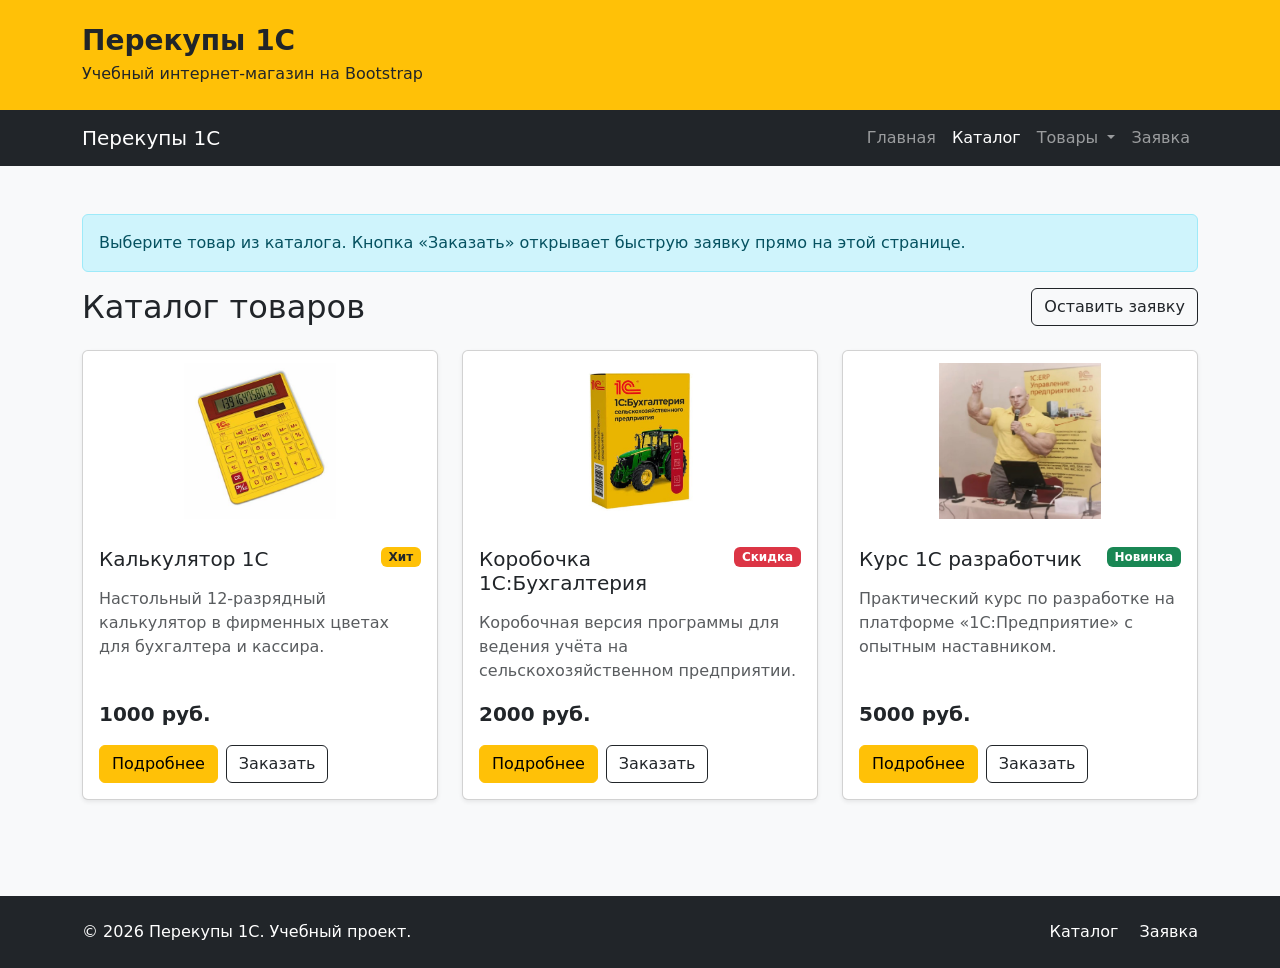
==== catalog.html @ 1e6c0959 "feat: add Bootstrap components pages" ====
<!DOCTYPE html>
<html lang="ru">
<head>
  <meta charset="UTF-8">
  <meta name="viewport" content="width=device-width, initial-scale=1.0">
  <meta name="description" content="Каталог товаров учебного интернет-магазина «Перекупы 1С».">
  <title>Каталог — Перекупы 1С</title>

  <link
    href="https://cdn.jsdelivr.net/npm/bootstrap@5.3.8/dist/css/bootstrap.min.css"
    rel="stylesheet"
  >
  <link rel="stylesheet" href="css/custom.css">
</head>
<body class="d-flex flex-column bg-light">
  <header class="bg-warning text-dark py-4">
    <div class="container">
      <div class="row align-items-center">
        <div class="col-12">
          <p class="h3 fw-bold mb-1">Перекупы 1С</p>
          <p class="mb-0">
            Учебный интернет-магазин на Bootstrap
          </p>
        </div>
      </div>
    </div>
  </header>

  <nav class="navbar navbar-expand-lg navbar-dark bg-dark">
    <div class="container">
      <a class="navbar-brand" href="index.html">Перекупы 1С</a>

      <button
        class="navbar-toggler"
        type="button"
        data-bs-toggle="collapse"
        data-bs-target="#mainNavbar"
        aria-controls="mainNavbar"
        aria-expanded="false"
        aria-label="Переключить навигацию"
      >
        <span class="navbar-toggler-icon"></span>
      </button>

      <div class="collapse navbar-collapse" id="mainNavbar">
        <ul class="navbar-nav ms-auto">
          <li class="nav-item">
            <a class="nav-link" href="index.html">Главная</a>
          </li>

          <li class="nav-item">
            <a class="nav-link active" aria-current="page" href="catalog.html">Каталог</a>
          </li>

          <li class="nav-item dropdown">
            <a
              class="nav-link dropdown-toggle"
              href="#"
              role="button"
              data-bs-toggle="dropdown"
              aria-expanded="false"
            >
              Товары
            </a>
            <ul class="dropdown-menu">
              <li><a class="dropdown-item" href="product.html">Калькулятор 1С</a></li>
              <li><a class="dropdown-item" href="product-2.html">Коробочка 1С:Бухгалтерия</a></li>
              <li><a class="dropdown-item" href="product-3.html">Курс 1С разработчик</a></li>
              <li><hr class="dropdown-divider"></li>
              <li><a class="dropdown-item" href="catalog.html">Все товары</a></li>
            </ul>
          </li>

          <li class="nav-item">
            <a class="nav-link" href="order.html">Заявка</a>
          </li>
        </ul>
      </div>
    </div>
  </nav>

  <main class="container my-5 flex-grow-1">
    <div class="alert alert-info" role="alert">
      Выберите товар из каталога. Кнопка «Заказать» открывает быструю заявку
      прямо на этой странице.
    </div>

    <!-- Сообщение об успешной отправке быстрой заявки, показывается из js/main.js -->
    <div class="alert alert-success" id="modal-success" role="alert" hidden>
      Заявка отправлена! Менеджер свяжется с вами, как только досчитает на калькуляторе.
    </div>

    <div class="d-flex flex-wrap justify-content-between align-items-center gap-2 mb-4">
      <h1 class="h2 mb-0">Каталог товаров</h1>
      <a class="btn btn-outline-dark" href="order.html">
        Оставить заявку
      </a>
    </div>

    <div class="row g-4">
      <div class="col-12 col-md-6 col-lg-4">
        <div class="card h-100 shadow-sm">
          <img class="card-img-top" src="images/product-1.jpg" alt="Жёлтый настольный калькулятор 1С с красными клавишами" width="440" height="454">
          <div class="card-body d-flex flex-column">
            <div class="d-flex justify-content-between align-items-start gap-2 mb-3">
              <h2 class="card-title h5 mb-0">Калькулятор 1С</h2>
              <span class="badge bg-warning text-dark">Хит</span>
            </div>

            <p class="card-text text-body-secondary">
              Настольный 12-разрядный калькулятор в фирменных цветах для бухгалтера и кассира.
            </p>

            <p class="fw-bold fs-5 mt-auto">1000 руб.</p>

            <div class="d-flex flex-wrap gap-2">
              <a class="btn btn-warning" href="product.html">Подробнее</a>
            <button
              class="btn btn-outline-dark"
              type="button"
              data-bs-toggle="modal"
              data-bs-target="#orderModal"
              data-product="Калькулятор 1С"
            >
              Заказать
            </button>
            </div>
          </div>
        </div>
      </div>

      <div class="col-12 col-md-6 col-lg-4">
        <div class="card h-100 shadow-sm">
          <img class="card-img-top" src="images/product-2.jpg" alt="Жёлтая коробка программы «1С:Бухгалтерия сельскохозяйственного предприятия» с изображением трактора" width="395" height="506">
          <div class="card-body d-flex flex-column">
            <div class="d-flex justify-content-between align-items-start gap-2 mb-3">
              <h2 class="card-title h5 mb-0">Коробочка 1С:Бухгалтерия</h2>
              <span class="badge bg-danger">Скидка</span>
            </div>

            <p class="card-text text-body-secondary">
              Коробочная версия программы для ведения учёта на сельскохозяйственном предприятии.
            </p>

            <p class="fw-bold fs-5 mt-auto">2000 руб.</p>

            <div class="d-flex flex-wrap gap-2">
              <a class="btn btn-warning" href="product-2.html">Подробнее</a>
            <button
              class="btn btn-outline-dark"
              type="button"
              data-bs-toggle="modal"
              data-bs-target="#orderModal"
              data-product="Коробочка 1С:Бухгалтерия"
            >
              Заказать
            </button>
            </div>
          </div>
        </div>
      </div>

      <div class="col-12 col-md-6 col-lg-4">
        <div class="card h-100 shadow-sm">
          <img class="card-img-top" src="images/product-3.jpg" alt="Преподаватель в жёлтой футболке 1С выступает с микрофоном на фоне плаката «1С:ERP»" width="800" height="775">
          <div class="card-body d-flex flex-column">
            <div class="d-flex justify-content-between align-items-start gap-2 mb-3">
              <h2 class="card-title h5 mb-0">Курс 1С разработчик</h2>
              <span class="badge bg-success">Новинка</span>
            </div>

            <p class="card-text text-body-secondary">
              Практический курс по разработке на платформе «1С:Предприятие» с опытным наставником.
            </p>

            <p class="fw-bold fs-5 mt-auto">5000 руб.</p>

            <div class="d-flex flex-wrap gap-2">
              <a class="btn btn-warning" href="product-3.html">Подробнее</a>
            <button
              class="btn btn-outline-dark"
              type="button"
              data-bs-toggle="modal"
              data-bs-target="#orderModal"
              data-product="Курс 1С разработчик"
            >
              Заказать
            </button>
            </div>
          </div>
        </div>
      </div>
    </div>
  </main>

  <footer class="bg-dark text-white py-4 mt-5">
    <div class="container">
      <div class="row align-items-center g-3">
        <div class="col-12 col-md-6">
          <p class="mb-0">
            &copy; 2026 Перекупы 1С. Учебный проект.
          </p>
        </div>

        <div class="col-12 col-md-6 text-md-end">
          <a class="text-white text-decoration-none me-3" href="catalog.html">
            Каталог
          </a>
          <a class="text-white text-decoration-none" href="order.html">
            Заявка
          </a>
        </div>
      </div>
    </div>
  </footer>

  <!-- Модальное окно быстрой заявки. Открывается кнопками «Заказать» в карточках. -->
  <div
    class="modal fade"
    id="orderModal"
    tabindex="-1"
    aria-labelledby="orderModalLabel"
    aria-hidden="true"
  >
    <div class="modal-dialog modal-dialog-centered">
      <div class="modal-content">
        <div class="modal-header">
          <h2 class="modal-title h5" id="orderModalLabel">
            Быстрая заявка
          </h2>
          <button
            type="button"
            class="btn-close"
            data-bs-dismiss="modal"
            aria-label="Закрыть"
          ></button>
        </div>

        <div class="modal-body">
          <p class="text-body-secondary">
            Товар: <strong id="modal-product-name">не выбран</strong>.
            Оставьте контактные данные, и менеджер свяжется с вами.
          </p>

          <form class="needs-validation" id="modal-form" data-success="modal-success" novalidate>
            <input id="modal-product" name="product" type="hidden">

            <div class="mb-3">
              <label for="modal-name" class="form-label">Имя *</label>
              <input id="modal-name" name="name" type="text" class="form-control" autocomplete="given-name" required>
              <div class="invalid-feedback">Введите имя.</div>
            </div>

            <div class="mb-3">
              <label for="modal-phone" class="form-label">Телефон *</label>
              <div class="input-group has-validation">
                <span class="input-group-text">+7</span>
                <input id="modal-phone" name="phone" type="tel" class="form-control" placeholder="900 000-00-00" autocomplete="tel-national" required>
                <div class="invalid-feedback">Введите номер телефона.</div>
              </div>
            </div>

            <div class="form-check mb-3">
              <input id="modal-agree" name="agreement" class="form-check-input" type="checkbox" required>
              <label class="form-check-label" for="modal-agree">
                Согласен на обработку данных *
              </label>
              <div class="invalid-feedback">Без согласия заявку не отправить.</div>
            </div>
          </form>
        </div>

        <div class="modal-footer">
          <button type="button" class="btn btn-secondary" data-bs-dismiss="modal">
            Закрыть
          </button>
          <!-- Кнопка стоит вне формы, поэтому связана с ней атрибутом form -->
          <button type="submit" class="btn btn-warning" form="modal-form">
            Отправить
          </button>
        </div>
      </div>
    </div>
  </div>

  <script
    src="https://cdn.jsdelivr.net/npm/bootstrap@5.3.8/dist/js/bootstrap.bundle.min.js">
  </script>
  <script src="js/main.js"></script>
</body>
</html>
---- css/custom.css ----
/*
  Собственные стили проекта.
  Подключаются после Bootstrap, поэтому могут переопределять его правила.
  Основное оформление страницы задаётся классами Bootstrap,
  здесь только минимальные правки.
*/

/*
  Страница занимает всю высоту окна.
  Вместе с классами d-flex flex-column у body и flex-grow-1 у main
  это прижимает подвал к низу окна на коротких страницах.
*/
body {
  min-height: 100vh;
}

/*
  Минимальная высота промо-блока в hero, чтобы он не сжимался
  до высоты текста и был сопоставим с левой колонкой.
*/
.placeholder-box {
  min-height: 240px;
}

/*
  Область изображения на странице товара.
  Задаёт высоту, даже пока фотография не загрузилась.
*/
.placeholder-image {
  min-height: 320px;
}

/*
  Изображение в карточке товара: одинаковая высота у всех карточек.
  contain вместо cover из методички: фотографии товаров разных пропорций,
  и cover обрезал бы калькулятор и коробку по краям.
  Отступ отделяет фотографию от рамки карточки.
*/
.card-img-top {
  height: 180px;
  padding: 0.75rem;
  object-fit: contain;
}
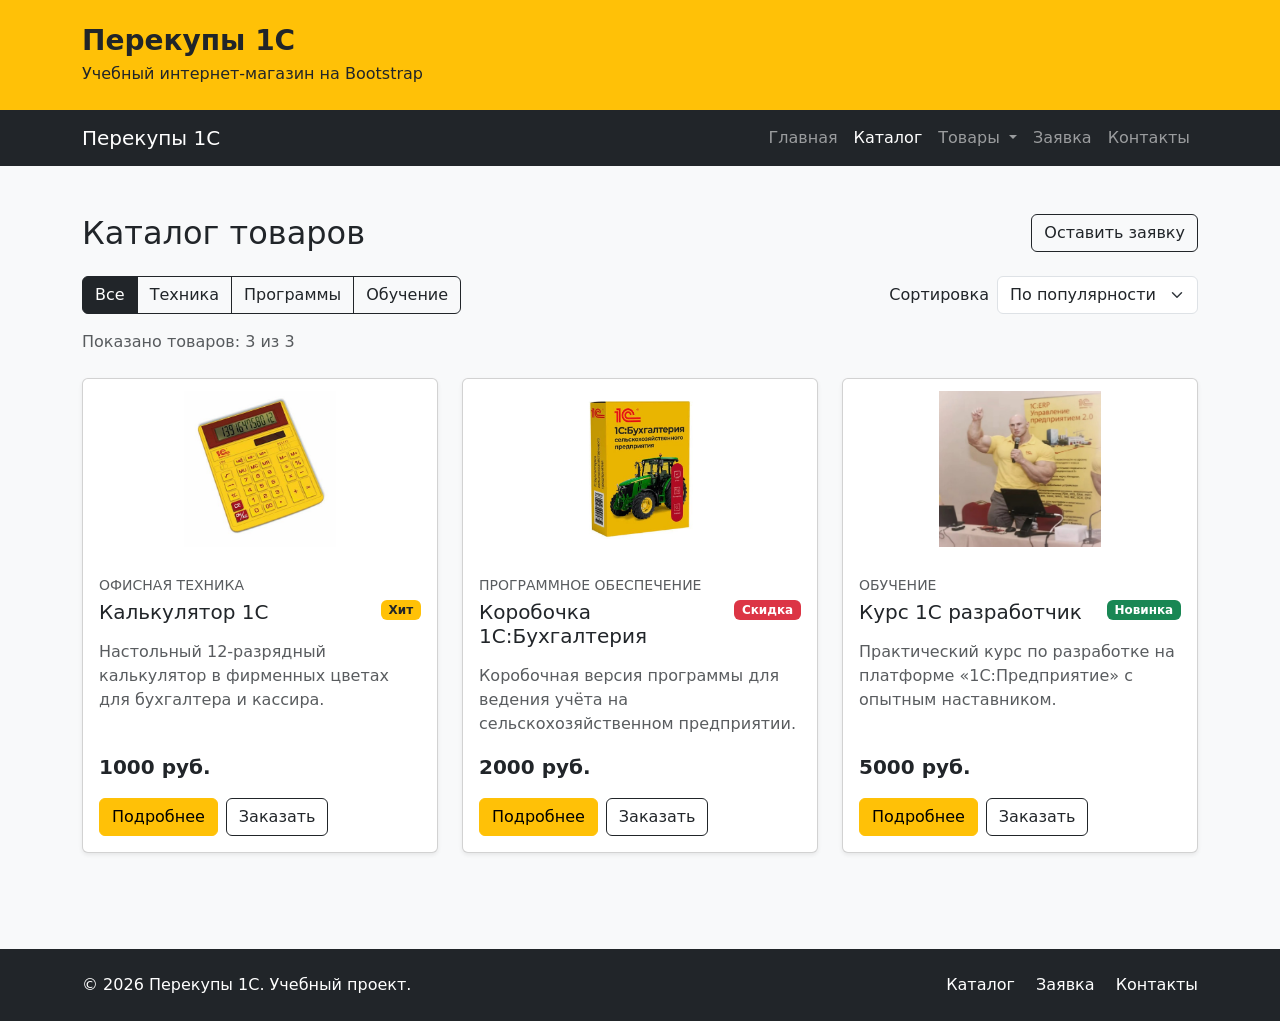
==== commit b8e031c0: "fix: prepare Bootstrap project for submission" ====
--- a/catalog.html
+++ b/catalog.html
@@ -6,10 +6,7 @@
   <meta name="description" content="Каталог товаров учебного интернет-магазина «Перекупы 1С».">
   <title>Каталог — Перекупы 1С</title>
 
-  <link
-    href="https://cdn.jsdelivr.net/npm/bootstrap@5.3.8/dist/css/bootstrap.min.css"
-    rel="stylesheet"
-  >
+  <link rel="stylesheet" href="vendor/bootstrap/css/bootstrap.min.css">
   <link rel="stylesheet" href="css/custom.css">
 </head>
 <body class="d-flex flex-column bg-light">
@@ -74,22 +71,16 @@
           <li class="nav-item">
             <a class="nav-link" href="order.html">Заявка</a>
           </li>
+
+          <li class="nav-item">
+            <a class="nav-link" href="contacts.html">Контакты</a>
+          </li>
         </ul>
       </div>
     </div>
   </nav>
 
   <main class="container my-5 flex-grow-1">
-    <div class="alert alert-info" role="alert">
-      Выберите товар из каталога. Кнопка «Заказать» открывает быструю заявку
-      прямо на этой странице.
-    </div>
-
-    <!-- Сообщение об успешной отправке быстрой заявки, показывается из js/main.js -->
-    <div class="alert alert-success" id="modal-success" role="alert" hidden>
-      Заявка отправлена! Менеджер свяжется с вами, как только досчитает на калькуляторе.
-    </div>
-
     <div class="d-flex flex-wrap justify-content-between align-items-center gap-2 mb-4">
       <h1 class="h2 mb-0">Каталог товаров</h1>
       <a class="btn btn-outline-dark" href="order.html">
@@ -97,11 +88,35 @@
       </a>
     </div>
 
-    <div class="row g-4">
-      <div class="col-12 col-md-6 col-lg-4">
+    <!-- Фильтр по категориям и сортировка. Работают через js/main.js -->
+    <div class="d-flex flex-wrap justify-content-between align-items-center gap-3 mb-3">
+      <div class="btn-group flex-wrap" role="group" aria-label="Фильтр по категории">
+        <button class="btn btn-outline-dark active" type="button" data-filter="all" aria-pressed="true">Все</button>
+        <button class="btn btn-outline-dark" type="button" data-filter="tech" aria-pressed="false">Техника</button>
+        <button class="btn btn-outline-dark" type="button" data-filter="soft" aria-pressed="false">Программы</button>
+        <button class="btn btn-outline-dark" type="button" data-filter="edu" aria-pressed="false">Обучение</button>
+      </div>
+
+      <div class="d-flex align-items-center gap-2">
+        <label class="text-nowrap" for="catalog-sort">Сортировка</label>
+        <select class="form-select" id="catalog-sort">
+          <option value="popular" selected>По популярности</option>
+          <option value="cheap">Сначала дешевле</option>
+          <option value="expensive">Сначала дороже</option>
+        </select>
+      </div>
+    </div>
+
+    <p class="text-body-secondary mb-4" id="catalog-count" aria-live="polite">
+      Показано товаров: 3 из 3
+    </p>
+
+    <div class="row g-4" id="catalog-grid">
+      <div class="col-12 col-md-6 col-lg-4" data-category="tech" data-price="1000" data-order="1">
         <div class="card h-100 shadow-sm">
           <img class="card-img-top" src="images/product-1.jpg" alt="Жёлтый настольный калькулятор 1С с красными клавишами" width="440" height="454">
           <div class="card-body d-flex flex-column">
+            <p class="small text-uppercase text-body-secondary mb-1">Офисная техника</p>
             <div class="d-flex justify-content-between align-items-start gap-2 mb-3">
               <h2 class="card-title h5 mb-0">Калькулятор 1С</h2>
               <span class="badge bg-warning text-dark">Хит</span>
@@ -129,10 +144,11 @@
         </div>
       </div>
 
-      <div class="col-12 col-md-6 col-lg-4">
+      <div class="col-12 col-md-6 col-lg-4" data-category="soft" data-price="2000" data-order="2">
         <div class="card h-100 shadow-sm">
           <img class="card-img-top" src="images/product-2.jpg" alt="Жёлтая коробка программы «1С:Бухгалтерия сельскохозяйственного предприятия» с изображением трактора" width="395" height="506">
           <div class="card-body d-flex flex-column">
+            <p class="small text-uppercase text-body-secondary mb-1">Программное обеспечение</p>
             <div class="d-flex justify-content-between align-items-start gap-2 mb-3">
               <h2 class="card-title h5 mb-0">Коробочка 1С:Бухгалтерия</h2>
               <span class="badge bg-danger">Скидка</span>
@@ -160,10 +176,11 @@
         </div>
       </div>
 
-      <div class="col-12 col-md-6 col-lg-4">
+      <div class="col-12 col-md-6 col-lg-4" data-category="edu" data-price="5000" data-order="3">
         <div class="card h-100 shadow-sm">
           <img class="card-img-top" src="images/product-3.jpg" alt="Преподаватель в жёлтой футболке 1С выступает с микрофоном на фоне плаката «1С:ERP»" width="800" height="775">
           <div class="card-body d-flex flex-column">
+            <p class="small text-uppercase text-body-secondary mb-1">Обучение</p>
             <div class="d-flex justify-content-between align-items-start gap-2 mb-3">
               <h2 class="card-title h5 mb-0">Курс 1С разработчик</h2>
               <span class="badge bg-success">Новинка</span>
@@ -206,8 +223,11 @@
           <a class="text-white text-decoration-none me-3" href="catalog.html">
             Каталог
           </a>
-          <a class="text-white text-decoration-none" href="order.html">
+          <a class="text-white text-decoration-none me-3" href="order.html">
             Заявка
+          </a>
+          <a class="text-white text-decoration-none" href="contacts.html">
+            Контакты
           </a>
         </div>
       </div>
@@ -242,7 +262,7 @@
             Оставьте контактные данные, и менеджер свяжется с вами.
           </p>
 
-          <form class="needs-validation" id="modal-form" data-success="modal-success" novalidate>
+          <form class="needs-validation" id="modal-form" novalidate>
             <input id="modal-product" name="product" type="hidden">
 
             <div class="mb-3">
@@ -283,9 +303,30 @@
     </div>
   </div>
 
-  <script
-    src="https://cdn.jsdelivr.net/npm/bootstrap@5.3.8/dist/js/bootstrap.bundle.min.js">
-  </script>
+  <!-- Уведомление об отправке заявки. Текст и показ задаются в js/main.js -->
+  <div class="toast-container position-fixed bottom-0 end-0 p-3">
+    <div
+      class="toast align-items-center text-bg-success border-0"
+      id="success-toast"
+      role="status"
+      aria-live="polite"
+      aria-atomic="true"
+    >
+      <div class="d-flex">
+        <div class="toast-body">
+          Заявка отправлена! Менеджер скоро свяжется с вами.
+        </div>
+        <button
+          type="button"
+          class="btn-close btn-close-white me-2 m-auto"
+          data-bs-dismiss="toast"
+          aria-label="Закрыть"
+        ></button>
+      </div>
+    </div>
+  </div>
+
+  <script src="vendor/bootstrap/js/bootstrap.bundle.min.js"></script>
   <script src="js/main.js"></script>
 </body>
 </html>
--- a/css/custom.css
+++ b/css/custom.css
@@ -6,6 +6,61 @@
 */
 
 /*
+  1. Цвета проекта.
+  По умолчанию у Bootstrap синие ссылки, вкладки, фокус полей и активные пункты.
+  Чтобы весь сайт был в жёлто-тёмной гамме, переопределяем CSS-переменные Bootstrap,
+  а не переписываем стили компонентов.
+*/
+:root {
+  /* Тёмно-янтарный цвет ссылок: в тон жёлтому, но читается на белом фоне */
+  --shop-accent: #7a5200;
+  --shop-accent-rgb: 122, 82, 0;
+  --shop-accent-hover: #4d3400;
+  --shop-accent-hover-rgb: 77, 52, 0;
+
+  /* Полупрозрачная жёлтая обводка фокуса */
+  --shop-focus-ring: rgba(255, 193, 7, 0.5);
+
+  --bs-link-color: var(--shop-accent);
+  --bs-link-color-rgb: var(--shop-accent-rgb);
+  --bs-link-hover-color: var(--shop-accent-hover);
+  --bs-link-hover-color-rgb: var(--shop-accent-hover-rgb);
+  --bs-focus-ring-color: var(--shop-focus-ring);
+}
+
+/* Активный пункт выпадающего меню: жёлтый вместо синего */
+.dropdown-menu {
+  --bs-dropdown-link-active-bg: var(--bs-warning);
+  --bs-dropdown-link-active-color: var(--bs-dark);
+}
+
+/* Открытый вопрос в accordion: светло-жёлтый фон вместо голубого */
+.accordion {
+  --bs-accordion-active-bg: var(--bs-warning-bg-subtle);
+  --bs-accordion-active-color: var(--bs-body-color);
+  --bs-accordion-btn-active-icon: var(--bs-accordion-btn-icon);
+  --bs-accordion-btn-focus-box-shadow: 0 0 0 0.25rem var(--shop-focus-ring);
+}
+
+/*
+  Фокус полей формы. В скомпилированном Bootstrap эти цвета заданы
+  без переменных, поэтому переопределяем сами свойства.
+*/
+.form-control:focus,
+.form-select:focus,
+.form-check-input:focus {
+  border-color: #cc9a06;
+  box-shadow: 0 0 0 0.25rem var(--shop-focus-ring);
+}
+
+/* Отмеченный чекбокс: тёмный, как кнопки btn-outline-dark */
+.form-check-input:checked {
+  background-color: var(--bs-dark);
+  border-color: var(--bs-dark);
+}
+
+/*
+  2. Раскладка страницы.
   Страница занимает всю высоту окна.
   Вместе с классами d-flex flex-column у body и flex-grow-1 у main
   это прижимает подвал к низу окна на коротких страницах.
@@ -15,11 +70,19 @@
 }
 
 /*
-  Минимальная высота промо-блока в hero, чтобы он не сжимался
-  до высоты текста и был сопоставим с левой колонкой.
+  3. Изображения.
+  Слайд карусели на главной: одинаковая высота у всех слайдов,
+  чтобы блок не прыгал при смене слайда.
 */
-.placeholder-box {
-  min-height: 240px;
+.hero-slide {
+  min-height: 340px;
+}
+
+.hero-slide__image {
+  width: auto;
+  max-width: 100%;
+  height: 200px;
+  object-fit: contain;
 }
 
 /*
